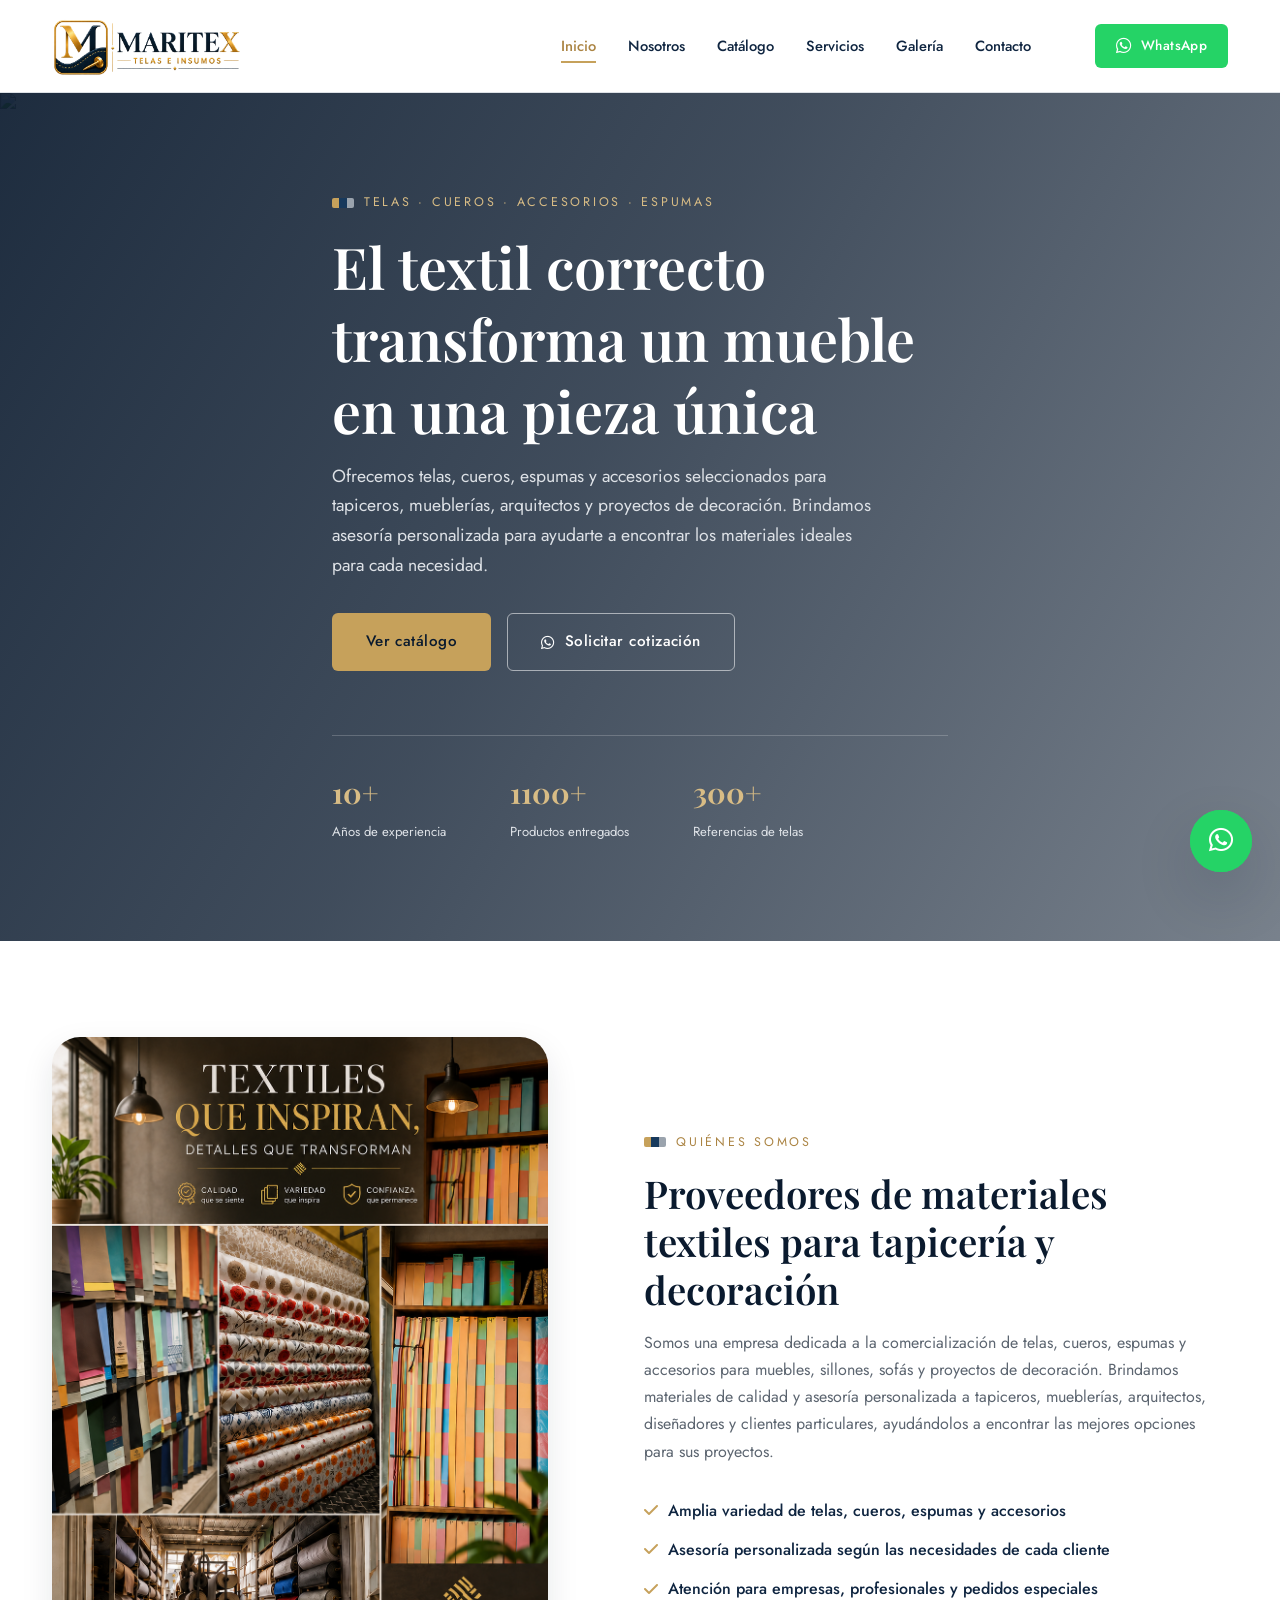
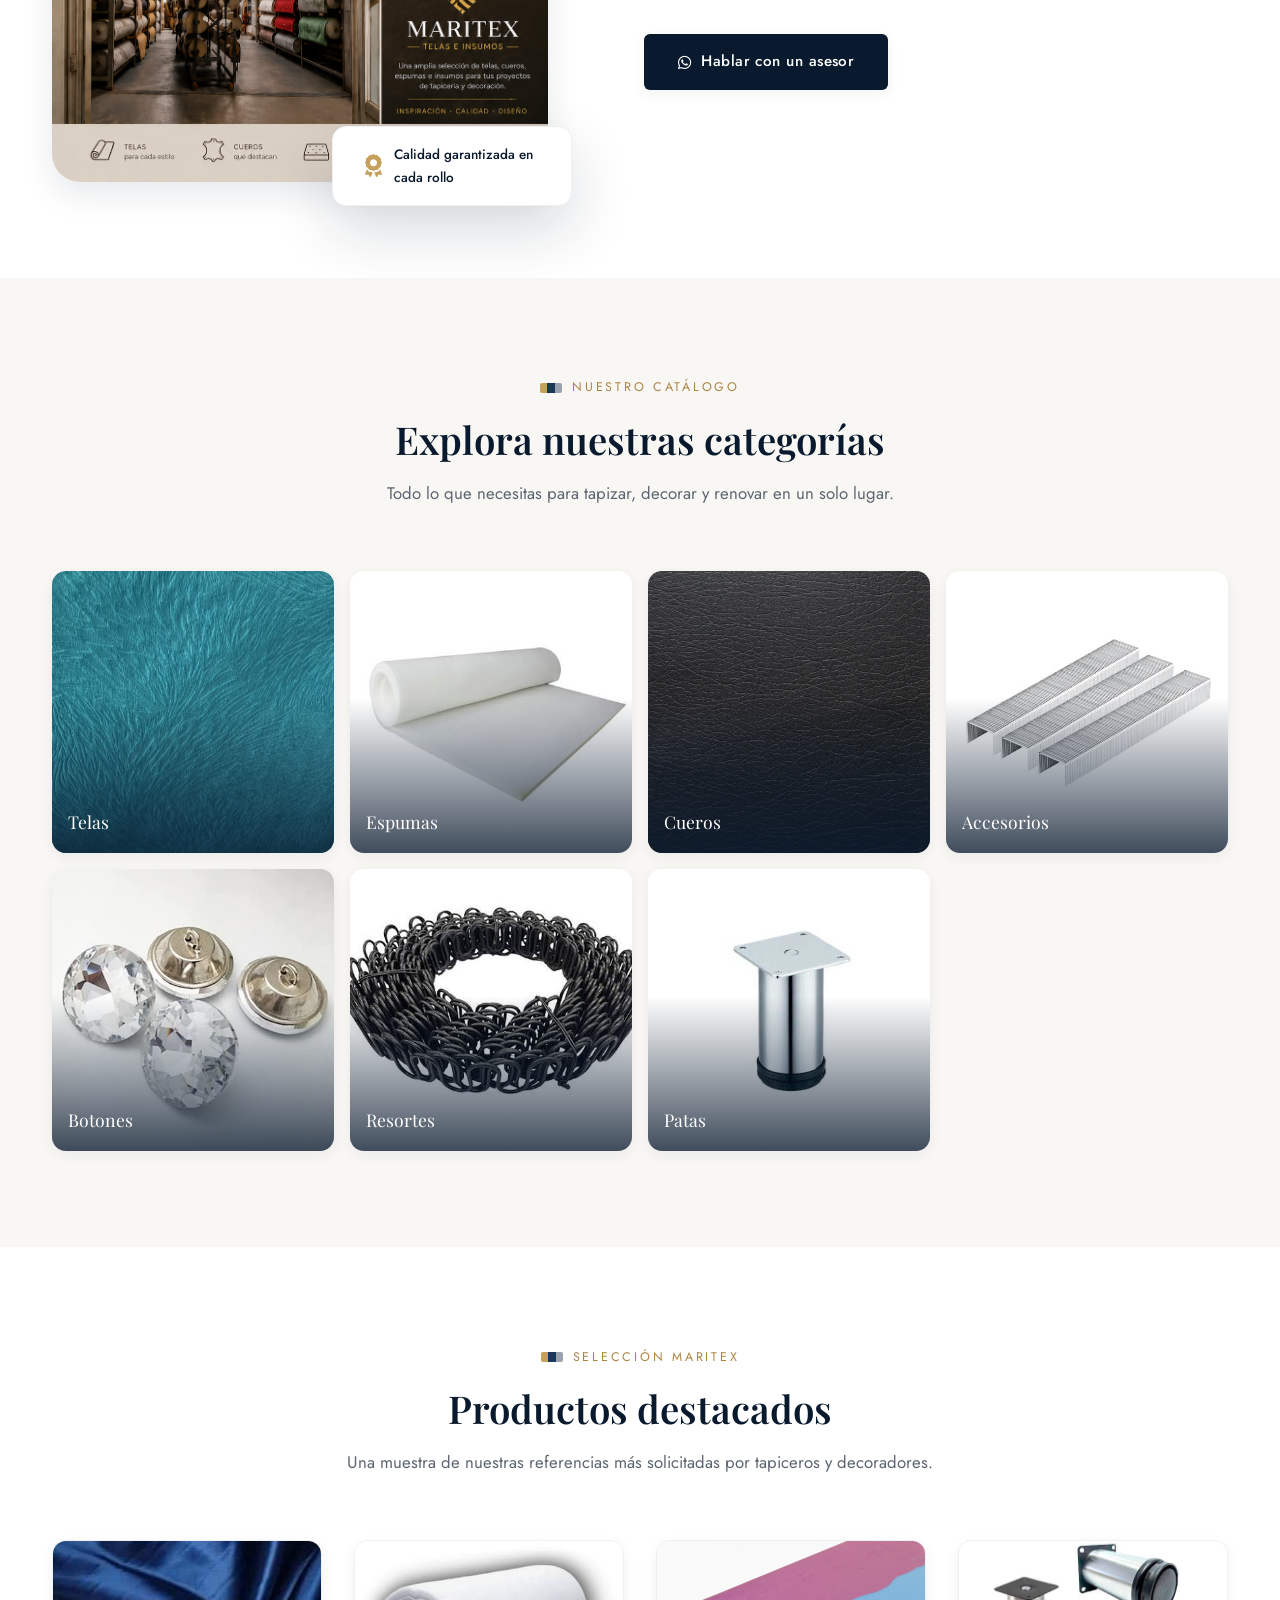
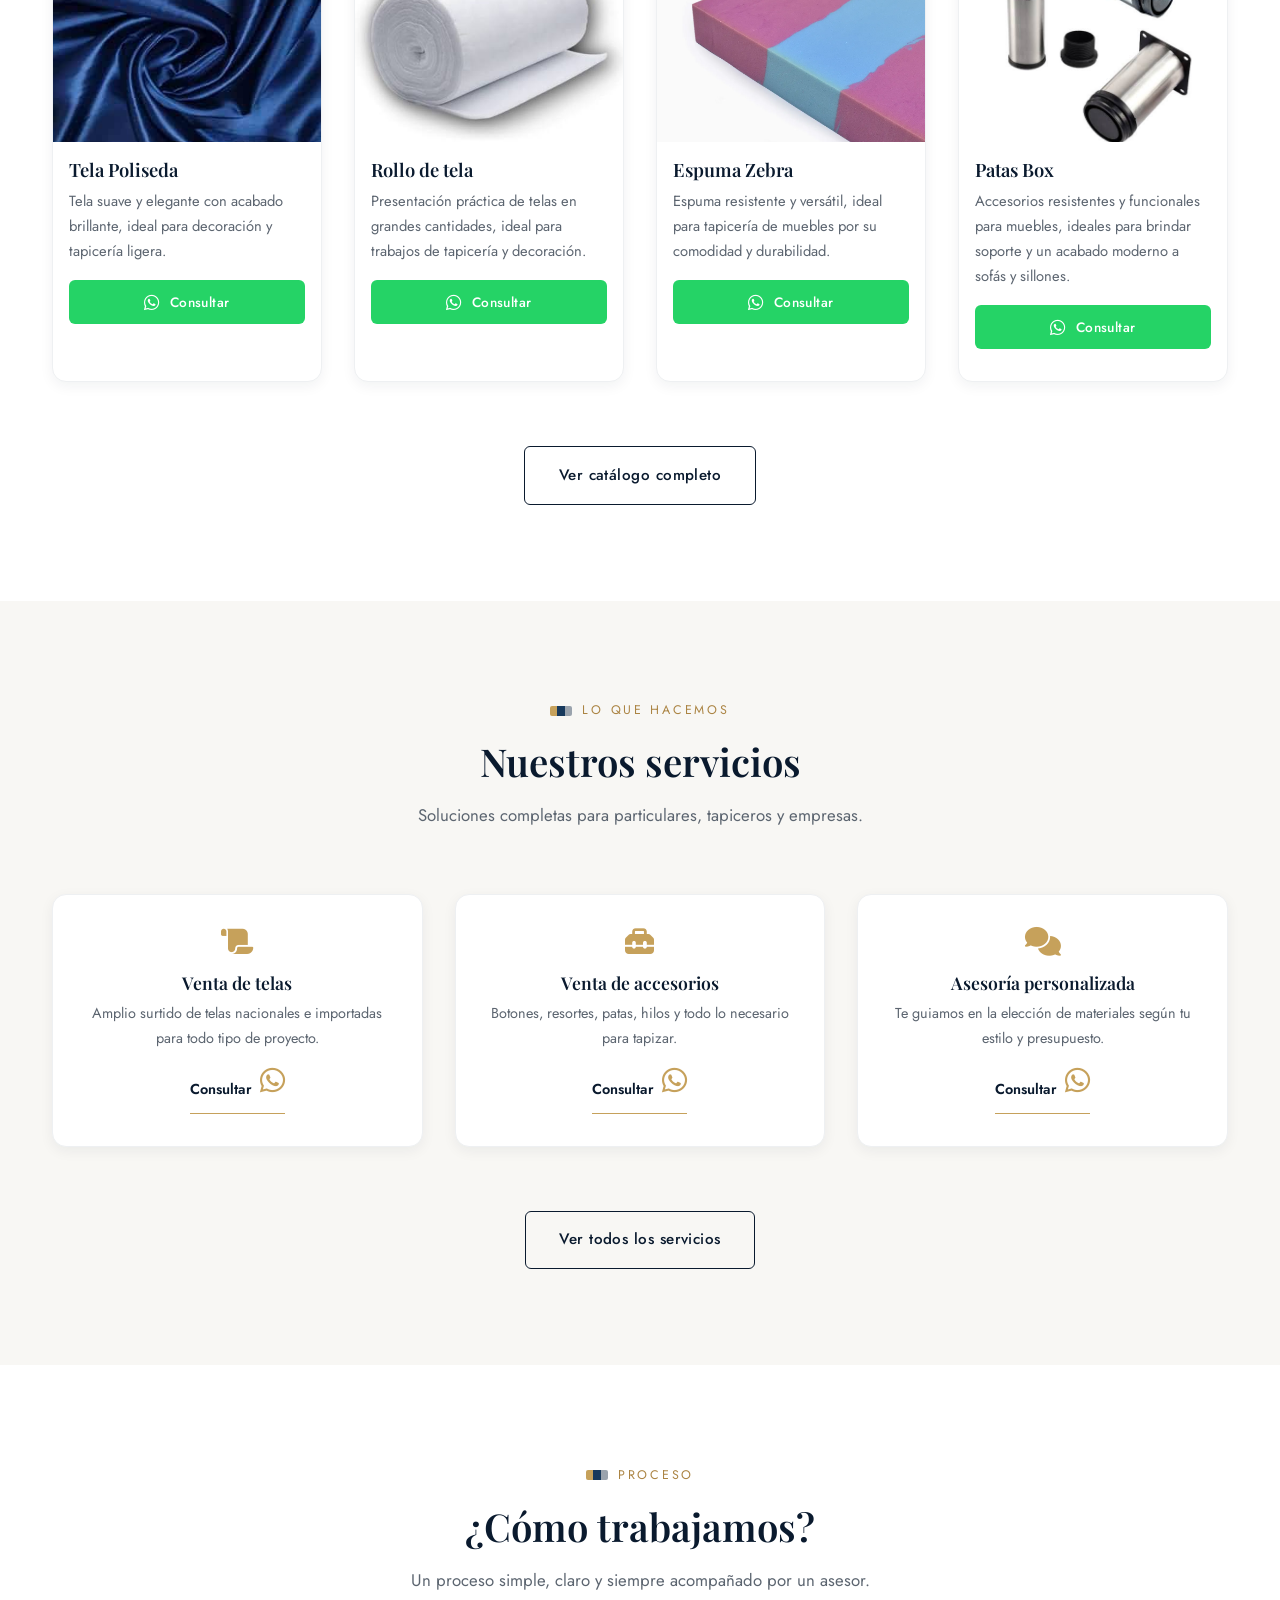
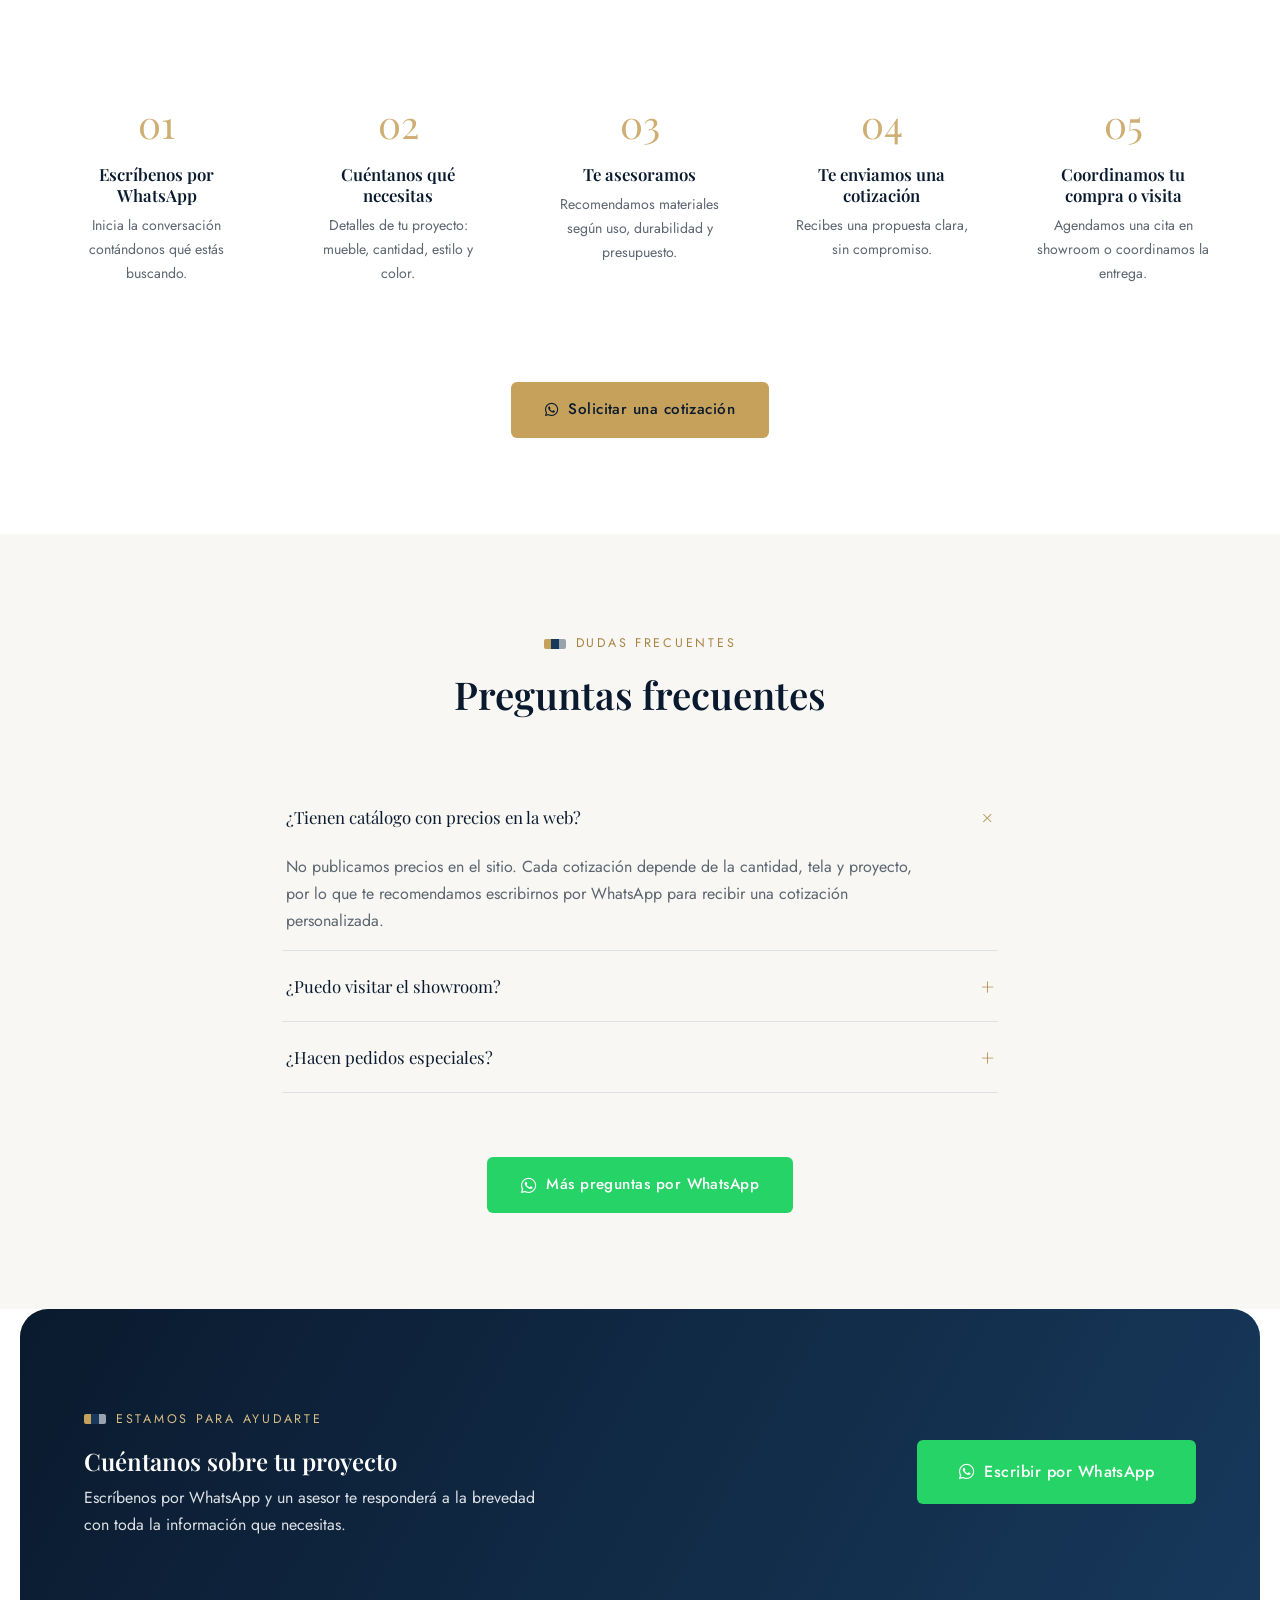
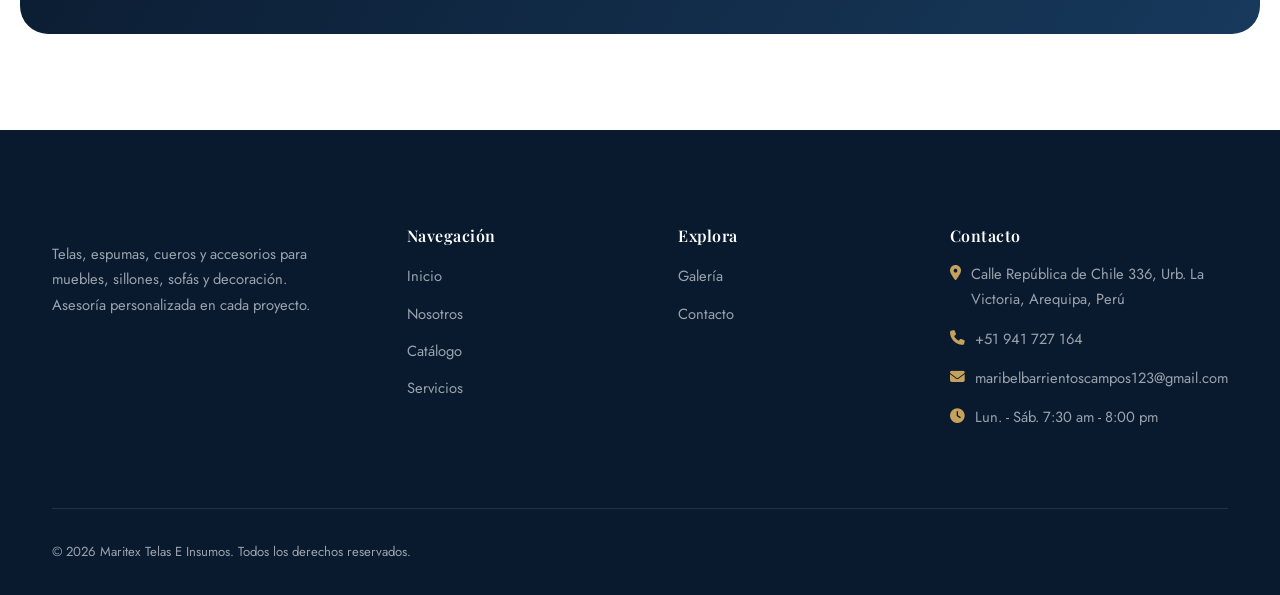
==== index.html @ 6f714883 "Primera version de Maritex" ====
<!DOCTYPE html>
<html lang="es">
<head>
  <meta charset="UTF-8">
  <meta name="viewport" content="width=device-width, initial-scale=1.0">
  <title>Maritex Telas E Insumos | Telas y Accesorios para Muebles</title>
  <meta name="description" content="Telas, espumas, cueros y accesorios para muebles, sillones y sofás. Asesoría personalizada. Escríbenos por WhatsApp y recibe tu cotización.">
  <meta name="author" content="Maritex Telas E Insumos">
  <meta name="robots" content="index, follow">
  <!-----favicon----->
  <link rel="icon" href="img/favicon.jpeg" type="image/png">
  <!-----opengraph----->
  <meta property="og:title" content="Maritex Telas E Insumos | Telas y accesorios para muebles">
  <meta property="og:description" content="Telas, cueros, espumas y accesorios para muebles.">
  <meta property="og:image" content="img/logo.png">
  <meta property="og:type" content="website">

  <!-- Google Fonts -->
  <link rel="preconnect" href="https://fonts.googleapis.com">
  <link rel="preconnect" href="https://fonts.gstatic.com" crossorigin>
  <link href="https://fonts.googleapis.com/css2?family=Playfair+Display:wght@500;600;700&family=Jost:wght@300;400;500;600&display=swap" rel="stylesheet">

  <!-- Font Awesome -->
  <link rel="stylesheet" href="https://cdnjs.cloudflare.com/ajax/libs/font-awesome/6.5.1/css/all.min.css">

  <!-- CSS -->
  <link rel="stylesheet" href="css/estilos.css">
</head>
<body>

  <!-- ============================================================
       HEADER
  ============================================================ -->
  <header class="header">
    <div class="container">
      <a href="index.html" class="logo">
       <img src="img/logo.png" alt="Maritex Telas & Textiles">
     </a>

      <input type="checkbox" id="nav-toggle">
      <label for="nav-toggle" class="nav-toggle-label" aria-label="Abrir menú">
        <i class="fa-solid fa-bars"></i>
      </label>

      <nav class="nav">
        <ul class="nav-links">
          <li><a href="index.html" class="active">Inicio</a></li>
          <li><a href="nosotros.html">Nosotros</a></li>
          <li><a href="catalogo.html">Catálogo</a></li>
          <li><a href="servicios.html">Servicios</a></li>
          <li><a href="galeria.html">Galería</a></li>
          <li><a href="contacto.html">Contacto</a></li>
        </ul>
        <div class="nav-actions">
          <a href="https://wa.me/51920231669?text=Hola%2C%20deseo%20informaci%C3%B3n%20sobre%20sus%20telas%20y%20servicios." class="btn btn-whatsapp btn-sm" target="_blank" rel="noopener">
            <i class="fa-brands fa-whatsapp"></i> WhatsApp
          </a>
        </div>
      </nav>
    </div>
  </header>

  <main>
    <!-- ============================================================
         HERO
    ============================================================ -->
    <section class="hero">
      <div class="hero-media">
        <img src="https://placehold.co/1600x1000/0a1a2e/1a3556?text=Maritex+Telas" alt="Telas y textiles premium Maritex">
        <div class="hero-overlay"></div>
      </div>
      <div class="container hero-content fade-in">
        <span class="eyebrow">Telas · Cueros · Accesorios · Espumas</span>
        <h1>El textil correcto transforma un mueble en una pieza única</h1>
        <p>Ofrecemos telas, cueros, espumas y accesorios seleccionados para tapiceros, mueblerías, arquitectos y proyectos de decoración. Brindamos asesoría personalizada para ayudarte a encontrar los materiales ideales para cada necesidad.</p>
        <div class="hero-actions">
          <a href="catalogo.html" class="btn btn-gold">Ver catálogo</a>
          <a href="https://wa.me/51941727164?text=Hola%2C%20quisiera%20solicitar%20una%20cotizaci%C3%B3n." class="btn btn-outline btn-outline-light" target="_blank" rel="noopener">
            <i class="fa-brands fa-whatsapp"></i> Solicitar cotización
          </a>
        </div>
        <div class="hero-stats">
          <div><strong>10+</strong><span>Años de experiencia</span></div>
          <div><strong>1100+</strong><span>Productos entregados</span></div>
          <div><strong>300+</strong><span>Referencias de telas</span></div>
        </div>
      </div>
    </section>

    <!-- ============================================================
         QUIÉNES SOMOS
    ============================================================ -->
    <section class="section quienes-somos">
      <div class="container quienes-grid">
        <div class="quienes-media">
          <img src="img/local.png" alt="Taller y showroom Maritex Telas">
          <div class="quienes-badge">
            <i class="fa-solid fa-award"></i>
            <span>Calidad garantizada en cada rollo</span>
          </div>
        </div>
        <div class="quienes-texto">
          <span class="eyebrow">Quiénes somos</span>
          <h2>Proveedores de materiales textiles para tapicería y decoración</h2>
          <p>Somos una empresa dedicada a la comercialización de telas, cueros, espumas y accesorios para muebles, sillones, sofás y proyectos de decoración. Brindamos materiales de calidad y asesoría personalizada a tapiceros, mueblerías, arquitectos, diseñadores y clientes particulares, ayudándolos a encontrar las mejores opciones para sus proyectos.</p>
          <ul class="quienes-lista">
            <li><i class="fa-solid fa-check"></i> Amplia variedad de telas, cueros, espumas y accesorios</li>
            <li><i class="fa-solid fa-check"></i> Asesoría personalizada según las necesidades de cada cliente </li>
            <li><i class="fa-solid fa-check"></i> Atención para empresas, profesionales y pedidos especiales</li>
          </ul>
          <a href="https://wa.me/51941727164?text=Hola%2C%20quisiera%20hablar%20con%20un%20asesor." class="btn btn-primary" target="_blank" rel="noopener">
            <i class="fa-brands fa-whatsapp"></i> Hablar con un asesor
          </a>
        </div>
      </div>
    </section>

    <!-- ============================================================
         CATEGORÍAS
    ============================================================ -->
    <section class="section section--tinted categorias">
      <div class="container">
        <div class="section-header">
          <span class="eyebrow">Nuestro catálogo</span>
          <h2>Explora nuestras categorías</h2>
          <p>Todo lo que necesitas para tapizar, decorar y renovar en un solo lugar.</p>
        </div>

        <div class="categorias-grid">
          <a href="catalogo.html" class="categoria-card">
            <img src="img/pavoreal.jpg" alt="Telas decorativas">
            <div class="categoria-overlay"><span>Telas</span></div>
          </a>
          <a href="catalogo.html" class="categoria-card">
            <img src="img/blanca.jpg" alt="Espumas para muebles">
            <div class="categoria-overlay"><span>Espumas</span></div>
          </a>
          <a href="catalogo.html" class="categoria-card">
            <img src="img/cuero dino.webp" alt="Cueros para tapicería">
            <div class="categoria-overlay"><span>Cueros</span></div>
          </a>
          <a href="catalogo.html" class="categoria-card">
            <img src="img/grapas.jpg" alt="Accesorios para muebles">
            <div class="categoria-overlay"><span>Accesorios</span></div>
          </a>
          <a href="catalogo.html" class="categoria-card">
            <img src="img/adiamantados.jpg" alt="Botones tapiceros">
            <div class="categoria-overlay"><span>Botones</span></div>
          </a>
          <a href="catalogo.html" class="categoria-card">
            <img src="img/rezorte.jpg" alt="Resortes para sillones">
            <div class="categoria-overlay"><span>Resortes</span></div>
          </a>
          <a href="catalogo.html" class="categoria-card">
            <img src="img/patametal.webp" alt="Patas para muebles">
            <div class="categoria-overlay"><span>Patas</span></div>
          </a>
        </div>
      </div>
    </section>

    <!-- ============================================================
         PRODUCTOS DESTACADOS
    ============================================================ -->
    <section class="section productos-destacados">
      <div class="container">
        <div class="section-header">
          <span class="eyebrow">Selección Maritex</span>
          <h2>Productos destacados</h2>
          <p>Una muestra de nuestras referencias más solicitadas por tapiceros y decoradores.</p>
        </div>

        <div class="productos-grid">
          <article class="card">
            <div class="card-img-wrap">
              <img src="img/policeda.jpg" alt="Tela chenille premium">
            </div>
            <div class="card-body">
              <h3>Tela Poliseda</h3>
              <p>Tela suave y elegante con acabado brillante, ideal para decoración y tapicería ligera.</p>
              <a href="https://wa.me/51941727164?text=Hola%2C%20me%20interesa%20este%20producto%3A%20Tela%20Poliseda." class="btn btn-whatsapp btn-sm btn-block" target="_blank" rel="noopener">
                <i class="fa-brands fa-whatsapp"></i> Consultar
              </a>
            </div>
          </article>

          <article class="card">
            <div class="card-img-wrap">
              <img src="img/panqueque.jpg" alt="Cuero sintético premium">
            </div>
            <div class="card-body">
              <h3>Rollo de tela</h3>
              <p>Presentación práctica de telas en grandes cantidades, ideal para trabajos de tapicería y decoración.</p>
              <a href="https://wa.me/51941727164?text=Hola%2C%20me%20interesa%20este%20producto%3A%20Rollo%20de%20Tela." class="btn btn-whatsapp btn-sm btn-block" target="_blank" rel="noopener">
                <i class="fa-brands fa-whatsapp"></i> Consultar
              </a>
            </div>
          </article>

          <article class="card">
            <div class="card-img-wrap">
              <img src="img/zebra.webp" alt="Espuma de alta densidad D28">
            </div>
            <div class="card-body">
              <h3>Espuma Zebra</h3>
              <p>Espuma resistente y versátil, ideal para tapicería de muebles por su comodidad y durabilidad.</p>
              <a href="https://wa.me/51941727164?text=Hola%2C%20me%20interesa%20este%20producto%3A%20Espuma%20Zebra." class="btn btn-whatsapp btn-sm btn-block" target="_blank" rel="noopener">
                <i class="fa-brands fa-whatsapp"></i> Consultar
              </a>
            </div>
          </article>

          <article class="card">
            <div class="card-img-wrap">
              <img src="img/patasbox.jpg" alt="Botones tapiceros forrados">
            </div>
            <div class="card-body">
              <h3>Patas Box</h3>
              <p>Accesorios resistentes y funcionales para muebles, ideales para brindar soporte y un acabado moderno a sofás y sillones.</p>
              <a href="https://wa.me/51941727164?text=Hola%2C%20me%20interesa%20este%20producto%3A%20Patas%20Box." class="btn btn-whatsapp btn-sm btn-block" target="_blank" rel="noopener">
                <i class="fa-brands fa-whatsapp"></i> Consultar
              </a>
            </div>
          </article>
        </div>

        <div class="productos-cta">
          <a href="catalogo.html" class="btn btn-outline">Ver catálogo completo</a>
        </div>
      </div>
    </section>

    <!-- ============================================================
         SERVICIOS
    ============================================================ -->
    <section class="section section--tinted servicios-preview">
      <div class="container">
        <div class="section-header">
          <span class="eyebrow">Lo que hacemos</span>
          <h2>Nuestros servicios</h2>
          <p>Soluciones completas para particulares, tapiceros y empresas.</p>
        </div>

        <div class="servicios-grid">
          <div class="servicio-card">
            <i class="fa-solid fa-scroll"></i>
            <h3>Venta de telas</h3>
            <p>Amplio surtido de telas nacionales e importadas para todo tipo de proyecto.</p>
            <a href="https://wa.me/51941727164?text=Hola%2C%20deseo%20informaci%C3%B3n%20sobre%20venta%20de%20telas." class="btn-link" target="_blank" rel="noopener">Consultar <i class="fa-brands fa-whatsapp"></i></a>
          </div>
          <div class="servicio-card">
            <i class="fa-solid fa-toolbox"></i>
            <h3>Venta de accesorios</h3>
            <p>Botones, resortes, patas, hilos y todo lo necesario para tapizar.</p>
            <a href="https://wa.me/51941727164?text=Hola%2C%20deseo%20informaci%C3%B3n%20sobre%20accesorios." class="btn-link" target="_blank" rel="noopener">Consultar <i class="fa-brands fa-whatsapp"></i></a>
          </div>
          <div class="servicio-card">
            <i class="fa-solid fa-comments"></i>
            <h3>Asesoría personalizada</h3>
            <p>Te guiamos en la elección de materiales según tu estilo y presupuesto.</p>
            <a href="https://wa.me/51941727164?text=Hola%2C%20quisiera%20una%20asesor%C3%ADa%20personalizada." class="btn-link" target="_blank" rel="noopener">Consultar <i class="fa-brands fa-whatsapp"></i></a>
          </div>
        </div>

        <div class="productos-cta">
          <a href="servicios.html" class="btn btn-outline">Ver todos los servicios</a>
        </div>
      </div>
    </section>

    <!-- ============================================================
         ¿CÓMO TRABAJAMOS?
    ============================================================ -->
    <section class="section como-trabajamos">
      <div class="container">
        <div class="section-header">
          <span class="eyebrow">Proceso</span>
          <h2>¿Cómo trabajamos?</h2>
          <p>Un proceso simple, claro y siempre acompañado por un asesor.</p>
        </div>

        <div class="pasos-grid">
          <div class="paso">
            <span class="paso-num">01</span>
            <h3>Escríbenos por WhatsApp</h3>
            <p>Inicia la conversación contándonos qué estás buscando.</p>
          </div>
          <div class="paso">
            <span class="paso-num">02</span>
            <h3>Cuéntanos qué necesitas</h3>
            <p>Detalles de tu proyecto: mueble, cantidad, estilo y color.</p>
          </div>
          <div class="paso">
            <span class="paso-num">03</span>
            <h3>Te asesoramos</h3>
            <p>Recomendamos materiales según uso, durabilidad y presupuesto.</p>
          </div>
          <div class="paso">
            <span class="paso-num">04</span>
            <h3>Te enviamos una cotización</h3>
            <p>Recibes una propuesta clara, sin compromiso.</p>
          </div>
          <div class="paso">
            <span class="paso-num">05</span>
            <h3>Coordinamos tu compra o visita</h3>
            <p>Agendamos una cita en showroom o coordinamos la entrega.</p>
          </div>
        </div>

        <div class="productos-cta">
          <a href="https://wa.me/51941727164?text=Hola%2C%20quisiera%20solicitar%20una%20cotizaci%C3%B3n." class="btn btn-gold" target="_blank" rel="noopener">
            <i class="fa-brands fa-whatsapp"></i> Solicitar una cotización
          </a>
        </div>
      </div>
    </section>
    <!-- ============================================================
         PREGUNTAS FRECUENTES
    ============================================================ -->
    <section class="section section--tinted faq">
      <div class="container faq-container">
        <div class="section-header">
          <span class="eyebrow">Dudas frecuentes</span>
          <h2>Preguntas frecuentes</h2>
        </div>

        <details class="faq-item" open>
          <summary>¿Tienen catálogo con precios en la web?</summary>
          <p>No publicamos precios en el sitio. Cada cotización depende de la cantidad, tela y proyecto, por lo que te recomendamos escribirnos por WhatsApp para recibir una cotización personalizada.</p>
        </details>
        <details class="faq-item">
          <summary>¿Puedo visitar el showroom?</summary>
          <p>Sí, las visitas se coordinan previamente con cita. Escríbenos por WhatsApp para agendar el día y horario que mejor te convenga.</p>
        </details>
        <details class="faq-item">
          <summary>¿Hacen pedidos especiales?</summary>
          <p>Sí, gestionamos pedidos especiales de telas, cueros y accesorios según la necesidad de tu proyecto.</p>
        </details>

        <div class="productos-cta">
          <a href="https://wa.me/51941727164?text=Hola%2C%20tengo%20una%20consulta." class="btn btn-whatsapp" target="_blank" rel="noopener">
            <i class="fa-brands fa-whatsapp"></i> Más preguntas por WhatsApp
          </a>
        </div>
      </div>
    </section>

    <!-- ============================================================
         CONTACTO RÁPIDO
    ============================================================ -->
    <section class="section contacto-rapido">
      <div class="container contacto-rapido-box">
        <div>
          <span class="eyebrow" style="color: var(--color-gold-400);">Estamos para ayudarte</span>
          <h2>Cuéntanos sobre tu proyecto</h2>
          <p>Escríbenos por WhatsApp y un asesor te responderá a la brevedad con toda la información que necesitas.</p>
        </div>
        <a href="https://wa.me/51941727164?text=Hola%2C%20quisiera%20m%C3%A1s%20informaci%C3%B3n%20sobre%20sus%20productos%20y%20servicios." class="btn btn-whatsapp btn-lg" target="_blank" rel="noopener">
          <i class="fa-brands fa-whatsapp"></i> Escribir por WhatsApp
        </a>
      </div>
    </section>
  </main>

  <!-- ============================================================
       FOOTER
  ============================================================ -->
  <footer class="footer">
    <div class="container">
      <div class="footer-grid">
        <div class="footer-brand">
         
          <p>Telas, espumas, cueros y accesorios para muebles, sillones, sofás y decoración. Asesoría personalizada en cada proyecto.</p>
        </div>

        <div class="footer-col">
          <h4>Navegación</h4>
          <ul class="footer-links">
            <li><a href="index.html">Inicio</a></li>
            <li><a href="nosotros.html">Nosotros</a></li>
            <li><a href="catalogo.html">Catálogo</a></li>
            <li><a href="servicios.html">Servicios</a></li>
          </ul>
        </div>

        <div class="footer-col">
          <h4>Explora</h4>
          <ul class="footer-links">
            <li><a href="galeria.html">Galería</a></li>
            <li><a href="contacto.html">Contacto</a></li>
          </ul>
        </div>

        <div class="footer-col">
          <h4>Contacto</h4>
          <ul class="footer-contact">
            <li><i class="fa-solid fa-location-dot"></i> Calle República de Chile 336, Urb. La Victoria, Arequipa, Perú</li>
            <li><i class="fa-solid fa-phone"></i> +51 941 727 164</li>
            <li><i class="fa-solid fa-envelope"></i> maribelbarrientoscampos123@gmail.com</li>
            <li><i class="fa-solid fa-clock"></i> Lun. - Sáb. 7:30 am - 8:00 pm</li>
          </ul>
        </div>
      </div>

      <div class="footer-bottom">
        <span>&copy; 2026 Maritex Telas E Insumos. Todos los derechos reservados.</span>
      </div>
    </div>
  </footer>

  <!-- Botón flotante de WhatsApp -->
  <a href="https://wa.me/51941727164?text=Hola%2C%20quisiera%20m%C3%A1s%20informaci%C3%B3n." class="whatsapp-flotante" target="_blank" rel="noopener" aria-label="Escríbenos por WhatsApp">
    <i class="fa-brands fa-whatsapp"></i>
  </a>

</body>
</html>
---- css/estilos.css ----
/* ==================================================================
   Maritex TELAS · Hoja de estilos global
   Sistema de diseño: variables, reset, header, footer y componentes
   compartidos por todo el sitio.
   ================================================================== */

/* ---------------------------------------------------------------
   1. VARIABLES CSS
   --------------------------------------------------------------- */
:root {
  /* Paleta principal */
  --color-navy-950: #0a1a2e;
  --color-navy-900: #0f2540;
  --color-navy-800: #17395c;
  --color-navy-700: #234b73;

  --color-white: #ffffff;
  --color-off-white: #f8f7f4;
  --color-gray-100: #eef0f2;
  --color-gray-200: #dde1e6;
  --color-gray-400: #9aa3ad;
  --color-gray-600: #5c6570;
  --color-gray-800: #2c333b;

  --color-gold-400: #d8bc85;
  --color-gold-500: #c6a15b;
  --color-gold-600: #ab8443;

  --color-whatsapp: #25d366;
  --color-whatsapp-dark: #1ebe5b;

  /* Tipografía */
  --font-display: 'Playfair Display', 'Georgia', serif;
  --font-body: 'Jost', 'Helvetica Neue', Arial, sans-serif;

  /* Espaciado */
  --space-xs: 0.5rem;
  --space-sm: 1rem;
  --space-md: 2rem;
  --space-lg: 4rem;
  --space-xl: 6rem;
  --space-xxl: 9rem;

  /* Bordes y sombras */
  --radius-sm: 6px;
  --radius-md: 14px;
  --radius-lg: 28px;

  --shadow-sm: 0 4px 14px rgba(10, 26, 46, 0.06);
  --shadow-md: 0 12px 32px rgba(10, 26, 46, 0.10);
  --shadow-lg: 0 24px 60px rgba(10, 26, 46, 0.16);

  /* Transiciones */
  --transition-fast: 0.2s ease;
  --transition-base: 0.35s cubic-bezier(0.22, 1, 0.36, 1);
  --transition-slow: 0.6s cubic-bezier(0.22, 1, 0.36, 1);

  /* Contenedor */
  --container-max: 1240px;
}

/* ---------------------------------------------------------------
   2. RESET / BASE
   --------------------------------------------------------------- */
*,
*::before,
*::after {
  margin: 0;
  padding: 0;
  box-sizing: border-box;
}

html {
  scroll-behavior: smooth;
  font-size: 100%;
}

body {
  font-family: var(--font-body);
  color: var(--color-gray-800);
  background-color: var(--color-white);
  line-height: 1.7;
  overflow-x: hidden;
  -webkit-font-smoothing: antialiased;
}

img {
  max-width: 100%;
  display: block;
}

a {
  text-decoration: none;
  color: inherit;
}

ul {
  list-style: none;
}

button {
  font-family: inherit;
  border: none;
  cursor: pointer;
  background: none;
}

h1, h2, h3, h4 {
  font-family: var(--font-display);
  font-weight: 600;
  color: var(--color-navy-950);
  line-height: 1.25;
}

::selection {
  background: var(--color-gold-400);
  color: var(--color-navy-950);
}

:focus-visible {
  outline: 2px solid var(--color-gold-500);
  outline-offset: 3px;
}

.container {
  width: 100%;
  max-width: var(--container-max);
  margin: 0 auto;
  padding: 0 var(--space-md);
}

/* ---------------------------------------------------------------
   3. UTILIDADES DE SECCIÓN
   --------------------------------------------------------------- */
.section {
  padding: var(--space-xl) 0;
}

.section--tinted {
  background-color: var(--color-off-white);
}

.section-header {
  max-width: 680px;
  margin: 0 auto var(--space-lg);
  text-align: center;
}

/* "Eyebrow" con motivo de muestrario textil (signature element) */
.eyebrow {
  display: inline-flex;
  align-items: center;
  gap: 10px;
  font-family: var(--font-body);
  font-size: 0.78rem;
  letter-spacing: 0.22em;
  text-transform: uppercase;
  color: var(--color-gold-600);
  margin-bottom: var(--space-sm);
}

.eyebrow::before {
  content: "";
  display: inline-block;
  width: 22px;
  height: 10px;
  background: linear-gradient(90deg, var(--color-gold-500) 0 33%, var(--color-navy-800) 33% 66%, var(--color-gray-400) 66% 100%);
  border-radius: 2px;
}

.section-header h2 {
  font-size: clamp(1.8rem, 3vw, 2.6rem);
  margin-bottom: var(--space-sm);
}

.section-header p {
  color: var(--color-gray-600);
  font-size: 1.05rem;
}

/* ---------------------------------------------------------------
   4. BOTONES
   --------------------------------------------------------------- */
.btn {
  display: inline-flex;
  align-items: center;
  justify-content: center;
  gap: 10px;
  padding: 0.95rem 2.1rem;
  border-radius: var(--radius-sm);
  font-size: 0.95rem;
  font-weight: 500;
  letter-spacing: 0.03em;
  transition: transform var(--transition-fast), box-shadow var(--transition-fast), background-color var(--transition-fast), color var(--transition-fast);
  white-space: nowrap;
}

.btn-primary {
  background-color: var(--color-navy-950);
  color: var(--color-white);
  box-shadow: var(--shadow-sm);
}

.btn-primary:hover {
  background-color: var(--color-navy-800);
  transform: translateY(-2px);
  box-shadow: var(--shadow-md);
}

.btn-outline {
  background-color: transparent;
  color: var(--color-navy-950);
  border: 1.5px solid var(--color-navy-950);
}

.btn-outline:hover {
  background-color: var(--color-navy-950);
  color: var(--color-white);
  transform: translateY(-2px);
}

.btn-gold {
  background-color: var(--color-gold-500);
  color: var(--color-navy-950);
}

.btn-gold:hover {
  background-color: var(--color-gold-600);
  transform: translateY(-2px);
  box-shadow: var(--shadow-md);
}

.btn-whatsapp {
  background-color: var(--color-whatsapp);
  color: var(--color-white);
}

.btn-whatsapp:hover {
  background-color: var(--color-whatsapp-dark);
  transform: translateY(-2px);
  box-shadow: var(--shadow-md);
}

.btn-whatsapp i,
.btn-whatsapp-flotante i {
  font-size: 1.1rem;
}

.btn-sm {
  padding: 0.65rem 1.3rem;
  font-size: 0.85rem;
}

.btn-block {
  width: 100%;
}

/* ---------------------------------------------------------------
   5. HEADER
   --------------------------------------------------------------- */
.header {
  position: sticky;
  top: 0;
  left: 0;
  right: 0;
  z-index: 500;
  background-color: rgba(255, 255, 255, 0.92);
  backdrop-filter: blur(10px);
  border-bottom: 1px solid var(--color-gray-200);
}

.header .container {
  display: flex;
  align-items: center;
  justify-content: space-between;
  height: 92px;
}

/* Logo */
.logo {
  display: flex;
  align-items: center;
}

.logo img {
  display: block;
  width: 190px;
  height: auto;
  object-fit: contain;
}

/* Navegación */
.nav {
  display: flex;
  align-items: center;
  gap: var(--space-lg);
}

.nav-links {
  display: flex;
  gap: var(--space-md);
}

.nav-links a {
  position: relative;
  font-size: 0.92rem;
  font-weight: 500;
  color: var(--color-navy-900);
  padding: 6px 0;
  transition: color var(--transition-fast);
}

.nav-links a::after {
  content: "";
  position: absolute;
  left: 0;
  bottom: 0;
  height: 2px;
  width: 0;
  background-color: var(--color-gold-500);
  transition: width var(--transition-base);
}

.nav-links a:hover,
.nav-links a.active {
  color: var(--color-gold-600);
}

.nav-links a:hover::after,
.nav-links a.active::after {
  width: 100%;
}

.nav-actions {
  display: flex;
  align-items: center;
  gap: var(--space-sm);
}

/* Menú móvil (solo CSS, mediante checkbox oculto) */
.nav-toggle-label {
  display: none;
  font-size: 1.5rem;
  color: var(--color-navy-950);
  cursor: pointer;
  z-index: 600;
}

#nav-toggle {
  display: none;
}

/* ---------------------------------------------------------------
   6. FOOTER
   --------------------------------------------------------------- */
.footer {
  background-color: var(--color-navy-950);
  color: var(--color-gray-200);
  padding-top: var(--space-xl);
}

.footer-grid {
  display: grid;
  grid-template-columns: 1.4fr 1fr 1fr 1.2fr;
  gap: var(--space-lg);
  padding-bottom: var(--space-lg);
  border-bottom: 1px solid rgba(255, 255, 255, 0.1);
}



.footer-brand p {
  margin-top: var(--space-sm);
  color: var(--color-gray-400);
  font-size: 0.92rem;
  max-width: 320px;
}

.footer-social {
  display: flex;
  gap: 12px;
  margin-top: var(--space-md);
}

.footer-social a {
  width: 38px;
  height: 38px;
  border-radius: 50%;
  border: 1px solid rgba(255, 255, 255, 0.25);
  display: flex;
  align-items: center;
  justify-content: center;
  transition: all var(--transition-fast);
}

.footer-social a:hover {
  background-color: var(--color-gold-500);
  border-color: var(--color-gold-500);
  color: var(--color-navy-950);
  transform: translateY(-3px);
}

.footer h4 {
  color: var(--color-white);
  font-size: 1rem;
  margin-bottom: var(--space-sm);
  letter-spacing: 0.03em;
}

.footer-links li {
  margin-bottom: 10px;
}

.footer-links a {
  color: var(--color-gray-400);
  font-size: 0.92rem;
  transition: color var(--transition-fast), padding-left var(--transition-fast);
}

.footer-links a:hover {
  color: var(--color-gold-400);
  padding-left: 4px;
}

.footer-contact li {
  display: flex;
  align-items: flex-start;
  gap: 10px;
  margin-bottom: 14px;
  color: var(--color-gray-400);
  font-size: 0.92rem;
}

.footer-contact i {
  color: var(--color-gold-500);
  margin-top: 4px;
}

.footer-bottom {
  display: flex;
  align-items: center;
  justify-content: space-between;
  padding: var(--space-md) 0;
  font-size: 0.82rem;
  color: var(--color-gray-400);
  flex-wrap: wrap;
  gap: var(--space-xs);
}

.footer-bottom a {
  color: var(--color-gray-400);
}

.footer-bottom a:hover {
  color: var(--color-gold-400);
}

/* ---------------------------------------------------------------
   7. BOTÓN FLOTANTE DE WHATSAPP
   --------------------------------------------------------------- */
.whatsapp-flotante {
  position: fixed;
  bottom: 28px;
  right: 28px;
  z-index: 800;
  width: 62px;
  height: 62px;
  border-radius: 50%;
  background-color: var(--color-whatsapp);
  color: var(--color-white);
  display: flex;
  align-items: center;
  justify-content: center;
  font-size: 1.7rem;
  box-shadow: var(--shadow-lg);
  transition: transform var(--transition-fast);
}

.whatsapp-flotante::before {
  content: "";
  position: absolute;
  inset: 0;
  border-radius: 50%;
  background-color: var(--color-whatsapp);
  animation: pulso 2.2s infinite;
  z-index: -1;
}

.whatsapp-flotante:hover {
  transform: scale(1.08);
}

@keyframes pulso {
  0% { transform: scale(1); opacity: 0.55; }
  70% { transform: scale(1.9); opacity: 0; }
  100% { transform: scale(1.9); opacity: 0; }
}

/* ---------------------------------------------------------------
   8. TARJETAS GENÉRICAS
   --------------------------------------------------------------- */
.card {
  background-color: var(--color-white);
  border-radius: var(--radius-md);
  overflow: hidden;
  box-shadow: var(--shadow-sm);
  transition: transform var(--transition-base), box-shadow var(--transition-base);
  border: 1px solid var(--color-gray-100);
}

.card:hover {
  transform: translateY(-8px);
  box-shadow: var(--shadow-lg);
}

.card-img-wrap {
  overflow: hidden;
  aspect-ratio: 4 / 3;
}

.card-img-wrap img {
  width: 100%;
  height: 100%;
  object-fit: cover;
  transition: transform var(--transition-slow);
}

.card:hover .card-img-wrap img {
  transform: scale(1.08);
}

.card-body {
  padding: var(--space-sm) var(--space-sm) var(--space-md);
}

.card-body h3 {
  font-size: 1.15rem;
  margin-bottom: 8px;
}

.card-body p {
  color: var(--color-gray-600);
  font-size: 0.92rem;
  margin-bottom: var(--space-sm);
}

/* ---------------------------------------------------------------
   9. FAQ (Acordeón solo con CSS)
   --------------------------------------------------------------- */
.faq-item {
  border-bottom: 1px solid var(--color-gray-200);
}

.faq-item summary {
  display: flex;
  align-items: center;
  justify-content: space-between;
  padding: var(--space-sm) 4px;
  font-family: var(--font-display);
  font-size: 1.05rem;
  color: var(--color-navy-950);
  cursor: pointer;
  list-style: none;
}

.faq-item summary::-webkit-details-marker {
  display: none;
}

.faq-item summary::after {
  content: "+";
  font-size: 1.4rem;
  color: var(--color-gold-600);
  transition: transform var(--transition-base);
}

.faq-item[open] summary::after {
  transform: rotate(45deg);
}

.faq-item p {
  padding: 0 4px var(--space-sm);
  color: var(--color-gray-600);
  max-width: 90%;
}

/* ---------------------------------------------------------------
   10. ANIMACIONES DE ENTRADA
   --------------------------------------------------------------- */
@keyframes aparecer {
  from { opacity: 0; transform: translateY(24px); }
  to { opacity: 1; transform: translateY(0); }
}

.fade-in {
  animation: aparecer 0.8s ease both;
}

.delay-1 { animation-delay: 0.12s; }
.delay-2 { animation-delay: 0.24s; }
.delay-3 { animation-delay: 0.36s; }
.delay-4 { animation-delay: 0.48s; }

/* ---------------------------------------------------------------
   11. BREADCRUMB / PAGE HERO INTERNO (para páginas internas)
   --------------------------------------------------------------- */
.page-hero {
  background: linear-gradient(135deg, var(--color-navy-950), var(--color-navy-800));
  color: var(--color-white);
  padding: var(--space-xl) 0 var(--space-lg);
  text-align: center;
  position: relative;
  overflow: hidden;
}

.page-hero::before {
  content: "";
  position: absolute;
  top: -60px;
  right: -60px;
  width: 260px;
  height: 260px;
  border: 1px solid rgba(198, 161, 91, 0.35);
  border-radius: 50%;
}

.page-hero::after {
  content: "";
  position: absolute;
  bottom: -80px;
  left: -80px;
  width: 220px;
  height: 220px;
  border: 1px solid rgba(255, 255, 255, 0.1);
  border-radius: 50%;
}

.page-hero .eyebrow {
  justify-content: center;
  color: var(--color-gold-400);
}

.page-hero h1 {
  color: var(--color-white);
  font-size: clamp(2rem, 4vw, 3.2rem);
}

.page-hero p {
  color: var(--color-gray-200);
  max-width: 560px;
  margin: var(--space-sm) auto 0;
}

.breadcrumb {
  margin-top: var(--space-sm);
  font-size: 0.85rem;
  color: var(--color-gray-400);
  display: flex;
  justify-content: center;
  gap: 8px;
}

.breadcrumb a {
  color: var(--color-gold-400);
}

/* ---------------------------------------------------------------
   12. RESPONSIVE
   --------------------------------------------------------------- */
@media (max-width: 1024px) {
  .footer-grid {
    grid-template-columns: 1fr 1fr;
    gap: var(--space-md);
  }
}

@media (max-width: 860px) {
  .nav-toggle-label {
    display: flex;
    align-items: center;
  }

  .nav {
    position: fixed;
    top: 0;
    right: -100%;
    width: min(320px, 82%);
    height: 100vh;
    background-color: var(--color-navy-950);
    flex-direction: column;
    align-items: flex-start;
    justify-content: flex-start;
    padding: 110px var(--space-md) var(--space-md);
    transition: right var(--transition-slow);
    gap: var(--space-lg);
  }

  .nav-links {
    flex-direction: column;
    gap: var(--space-sm);
  }

  .nav-links a {
    color: var(--color-white);
    font-size: 1.05rem;
  }

  .nav-actions {
    flex-direction: column;
    align-items: flex-start;
  }

  #nav-toggle:checked ~ .nav {
    right: 0;
    box-shadow: var(--shadow-lg);
  }
}

@media (max-width: 640px) {
  :root {
    --space-xl: 4rem;
    --space-lg: 2.5rem;
  }

  .header .container {
    height: 76px;
  }

  .footer-grid {
    grid-template-columns: 1fr;
  }

  .footer-bottom {
    flex-direction: column;
    text-align: center;
  }

  .whatsapp-flotante {
    width: 54px;
    height: 54px;
    font-size: 1.4rem;
    bottom: 18px;
    right: 18px;
  }
}

/* ==================================================================
   13. PÁGINA DE INICIO (index.html)
   ================================================================== */

/* --- Hero --- */
.hero {
  position: relative;
  min-height: 92vh;
  display: flex;
  align-items: center;
  color: var(--color-white);
  overflow: hidden;
}

.hero-media {
  position: absolute;
  inset: 0;
  z-index: 0;
}

.hero-media img {
  width: 100%;
  height: 100%;
  object-fit: cover;
}

.hero-overlay {
  position: absolute;
  inset: 0;
  background: linear-gradient(120deg, rgba(10, 26, 46, 0.92) 0%, rgba(10, 26, 46, 0.78) 45%, rgba(10, 26, 46, 0.55) 100%);
}

.hero-content {
  position: relative;
  z-index: 1;
  max-width: 680px;
  padding-top: var(--space-xl);
  padding-bottom: var(--space-xl);
}

.hero-content .eyebrow {
  color: var(--color-gold-400);
}

.hero-content h1 {
  color: var(--color-white);
  font-size: clamp(2.2rem, 5vw, 3.6rem);
  margin-bottom: var(--space-sm);
}

.hero-content p {
  color: var(--color-gray-200);
  font-size: 1.1rem;
  max-width: 540px;
  margin-bottom: var(--space-md);
}

.hero-actions {
  display: flex;
  flex-wrap: wrap;
  gap: var(--space-sm);
  margin-bottom: var(--space-lg);
}

.btn-outline-light {
  border-color: rgba(255, 255, 255, 0.55);
  color: var(--color-white);
}

.btn-outline-light:hover {
  background-color: var(--color-white);
  color: var(--color-navy-950);
}

.hero-stats {
  display: flex;
  gap: var(--space-lg);
  border-top: 1px solid rgba(255, 255, 255, 0.2);
  padding-top: var(--space-md);
}

.hero-stats strong {
  display: block;
  font-family: var(--font-display);
  font-size: 1.8rem;
  color: var(--color-gold-400);
}

.hero-stats span {
  font-size: 0.82rem;
  color: var(--color-gray-200);
}

/* --- Quiénes somos --- */
.quienes-grid {
  display: grid;
  grid-template-columns: 0.85fr 1fr;
  gap: var(--space-xl);
  align-items: center;
}

.quienes-media {
  position: relative;
}

.quienes-media img {
  border-radius: var(--radius-lg);
  box-shadow: var(--shadow-md);
}

.quienes-badge {
  position: absolute;
  bottom: -24px;
  right: -24px;
  background-color: var(--color-white);
  border-radius: var(--radius-md);
  box-shadow: var(--shadow-lg);
  padding: var(--space-sm) var(--space-md);
  display: flex;
  align-items: center;
  gap: 12px;
  max-width: 240px;
  border: 1px solid var(--color-gray-100);
}

.quienes-badge i {
  color: var(--color-gold-500);
  font-size: 1.4rem;
}

.quienes-badge span {
  font-size: 0.85rem;
  font-weight: 500;
  color: var(--color-navy-950);
}

.quienes-texto h2 {
  font-size: clamp(1.8rem, 3vw, 2.4rem);
  margin-bottom: var(--space-sm);
}

.quienes-texto p {
  color: var(--color-gray-600);
  margin-bottom: var(--space-md);
}

.quienes-lista {
  margin-bottom: var(--space-md);
}

.quienes-lista li {
  display: flex;
  align-items: center;
  gap: 10px;
  margin-bottom: 12px;
  color: var(--color-navy-900);
  font-weight: 500;
}

.quienes-lista i {
  color: var(--color-gold-500);
}

/* --- Categorías --- */
.categorias-grid {
  display: grid;
  grid-template-columns: repeat(4, 1fr);
  gap: var(--space-sm);
}

.categoria-card {
  position: relative;
  border-radius: var(--radius-md);
  overflow: hidden;
  aspect-ratio: 1 / 1;
  box-shadow: var(--shadow-sm);
}

.categoria-card img {
  width: 100%;
  height: 100%;
  object-fit: cover;
  transition: transform var(--transition-slow);
}

.categoria-card:hover img {
  transform: scale(1.1);
}

.categoria-overlay {
  position: absolute;
  inset: 0;
  display: flex;
  align-items: flex-end;
  padding: var(--space-sm);
  background: linear-gradient(0deg, rgba(10, 26, 46, 0.78) 0%, rgba(10, 26, 46, 0) 55%);
}

.categoria-overlay span {
  color: var(--color-white);
  font-family: var(--font-display);
  font-size: 1.1rem;
}

/* --- Productos destacados --- */
.productos-grid {
  display: grid;
  grid-template-columns: repeat(4, 1fr);
  gap: var(--space-md);
}

.productos-cta {
  display: flex;
  justify-content: center;
  margin-top: var(--space-lg);
}

/* --- Servicios (preview) --- */
.servicios-grid {
  display: grid;
  grid-template-columns: repeat(3, 1fr);
  gap: var(--space-md);
}

.servicio-card {
  background-color: var(--color-white);
  border-radius: var(--radius-md);
  padding: var(--space-md);
  box-shadow: var(--shadow-sm);
  text-align: center;
  transition: transform var(--transition-base), box-shadow var(--transition-base);
  border: 1px solid var(--color-gray-100);
}

.servicio-card:hover {
  transform: translateY(-6px);
  box-shadow: var(--shadow-md);
}

.servicio-card i {
  font-size: 1.8rem;
  color: var(--color-gold-500);
  margin-bottom: var(--space-sm);
}

.servicio-card h3 {
  font-size: 1.1rem;
  margin-bottom: 8px;
}

.servicio-card p {
  color: var(--color-gray-600);
  font-size: 0.9rem;
  margin-bottom: var(--space-sm);
}

.btn-link {
  display: inline-flex;
  align-items: center;
  gap: 8px;
  color: var(--color-navy-950);
  font-weight: 600;
  font-size: 0.9rem;
  border-bottom: 1.5px solid var(--color-gold-500);
  padding-bottom: 2px;
  transition: color var(--transition-fast);
}

.btn-link:hover {
  color: var(--color-gold-600);
}

/* --- Cómo trabajamos --- */
.pasos-grid {
  display: grid;
  grid-template-columns: repeat(5, 1fr);
  gap: var(--space-md);
}

.paso {
  text-align: center;
  padding: var(--space-md) var(--space-sm);
  position: relative;
}

.paso-num {
  display: inline-block;
  font-family: var(--font-display);
  font-size: 2.4rem;
  color: var(--color-gold-500);
  margin-bottom: var(--space-xs);
  opacity: 0.85;
}

.paso h3 {
  font-size: 1.05rem;
  margin-bottom: 8px;
}

.paso p {
  color: var(--color-gray-600);
  font-size: 0.88rem;
}

/* --- Proyectos (preview) --- */
.proyectos-grid {
  display: grid;
  grid-template-columns: repeat(3, 1fr);
  gap: var(--space-md);
}

.proyecto-card {
  position: relative;
  border-radius: var(--radius-md);
  overflow: hidden;
  box-shadow: var(--shadow-sm);
  display: block;
}

.proyecto-card img {
  width: 100%;
  aspect-ratio: 4 / 3;
  object-fit: cover;
  transition: transform var(--transition-slow);
}

.proyecto-card:hover img {
  transform: scale(1.08);
}

.proyecto-info {
  position: absolute;
  bottom: 0;
  left: 0;
  right: 0;
  padding: var(--space-md) var(--space-sm) var(--space-sm);
  background: linear-gradient(0deg, rgba(10, 26, 46, 0.85) 0%, rgba(10, 26, 46, 0) 65%);
}

.proyecto-info h3 {
  color: var(--color-white);
  font-size: 1.1rem;
}

.proyecto-info span {
  color: var(--color-gold-400);
  font-size: 0.82rem;
  text-transform: uppercase;
  letter-spacing: 0.06em;
}

/* --- Testimonios --- */
.testimonios-grid {
  display: grid;
  grid-template-columns: repeat(3, 1fr);
  gap: var(--space-md);
}

.testimonio-card {
  background-color: var(--color-off-white);
  border-radius: var(--radius-md);
  padding: var(--space-md);
  border: 1px solid var(--color-gray-100);
}

.testimonio-card i {
  color: var(--color-gold-500);
  font-size: 1.4rem;
  margin-bottom: var(--space-sm);
}

.testimonio-card p {
  color: var(--color-gray-800);
  font-style: italic;
  margin-bottom: var(--space-sm);
}

.testimonio-autor strong {
  display: block;
  color: var(--color-navy-950);
  font-size: 0.95rem;
}

.testimonio-autor span {
  font-size: 0.82rem;
  color: var(--color-gray-600);
}

/* --- FAQ container --- */
.faq-container {
  max-width: 780px;
}

/* --- Contacto rápido --- */
.contacto-rapido {
  padding-top: 0;
}

.contacto-rapido-box {
  background: linear-gradient(120deg, var(--color-navy-950), var(--color-navy-800));
  border-radius: var(--radius-lg);
  padding: var(--space-xl) var(--space-lg);
  display: flex;
  align-items: center;
  justify-content: space-between;
  gap: var(--space-lg);
  color: var(--color-white);
  flex-wrap: wrap;
}

.contacto-rapido-box h2 {
  color: var(--color-white);
  margin-bottom: var(--space-xs);
}

.contacto-rapido-box p {
  color: var(--color-gray-200);
  max-width: 480px;
}

.btn-lg {
  padding: 1.15rem 2.6rem;
  font-size: 1rem;
}

/* --- Responsive: Inicio --- */
@media (max-width: 1024px) {
  .quienes-grid { grid-template-columns: 1fr; }
  .quienes-media { max-width: 460px; margin: 0 auto; }
  .categorias-grid { grid-template-columns: repeat(3, 1fr); }
  .productos-grid { grid-template-columns: repeat(2, 1fr); }
  .servicios-grid { grid-template-columns: repeat(2, 1fr); }
  .pasos-grid { grid-template-columns: repeat(3, 1fr); }
  .proyectos-grid { grid-template-columns: repeat(2, 1fr); }
  .testimonios-grid { grid-template-columns: repeat(2, 1fr); }
}

@media (max-width: 640px) {
  .hero { min-height: auto; padding: var(--space-lg) 0; }
  .hero-stats { flex-wrap: wrap; gap: var(--space-md); }
  .categorias-grid { grid-template-columns: repeat(2, 1fr); }
  .productos-grid { grid-template-columns: 1fr; }
  .servicios-grid { grid-template-columns: 1fr; }
  .pasos-grid { grid-template-columns: 1fr; }
  .proyectos-grid { grid-template-columns: 1fr; }
  .testimonios-grid { grid-template-columns: 1fr; }
  .contacto-rapido-box { flex-direction: column; text-align: center; padding: var(--space-lg); }
  .quienes-badge { position: static; margin-top: var(--space-sm); }
}
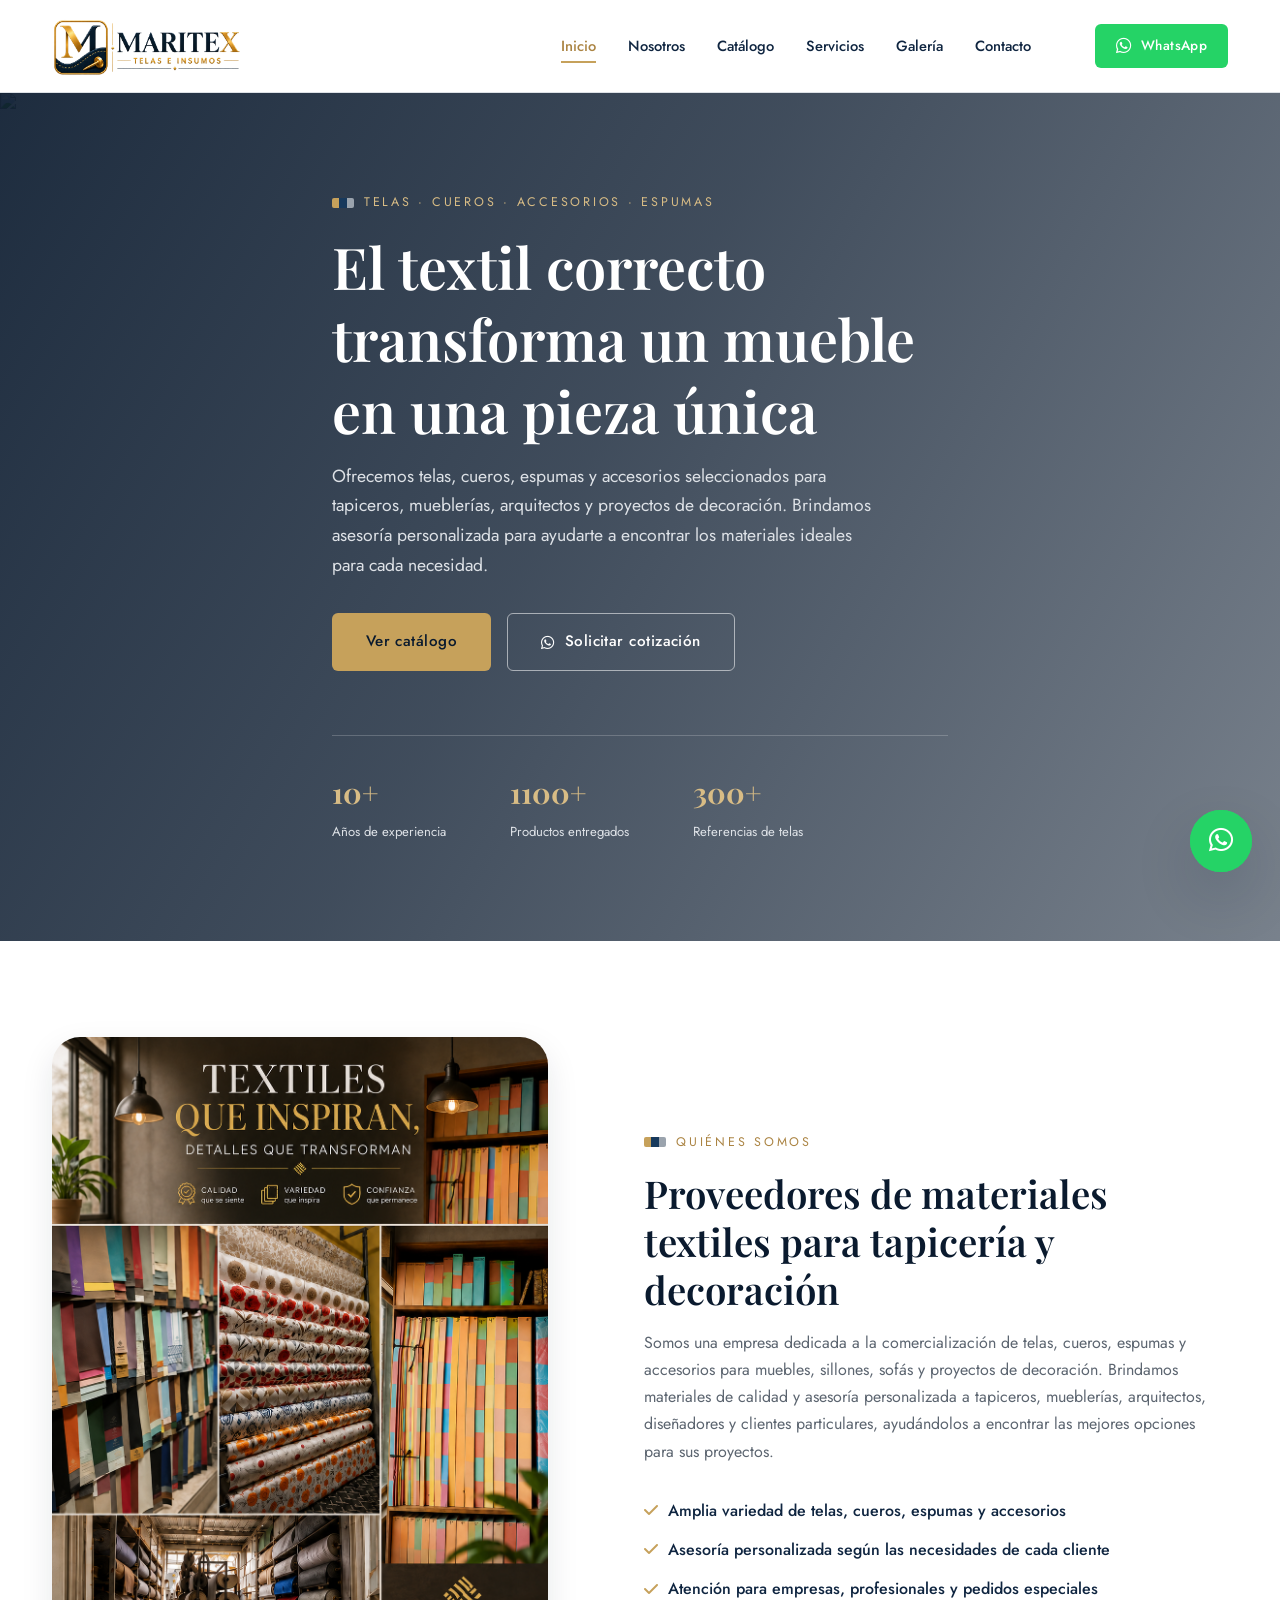
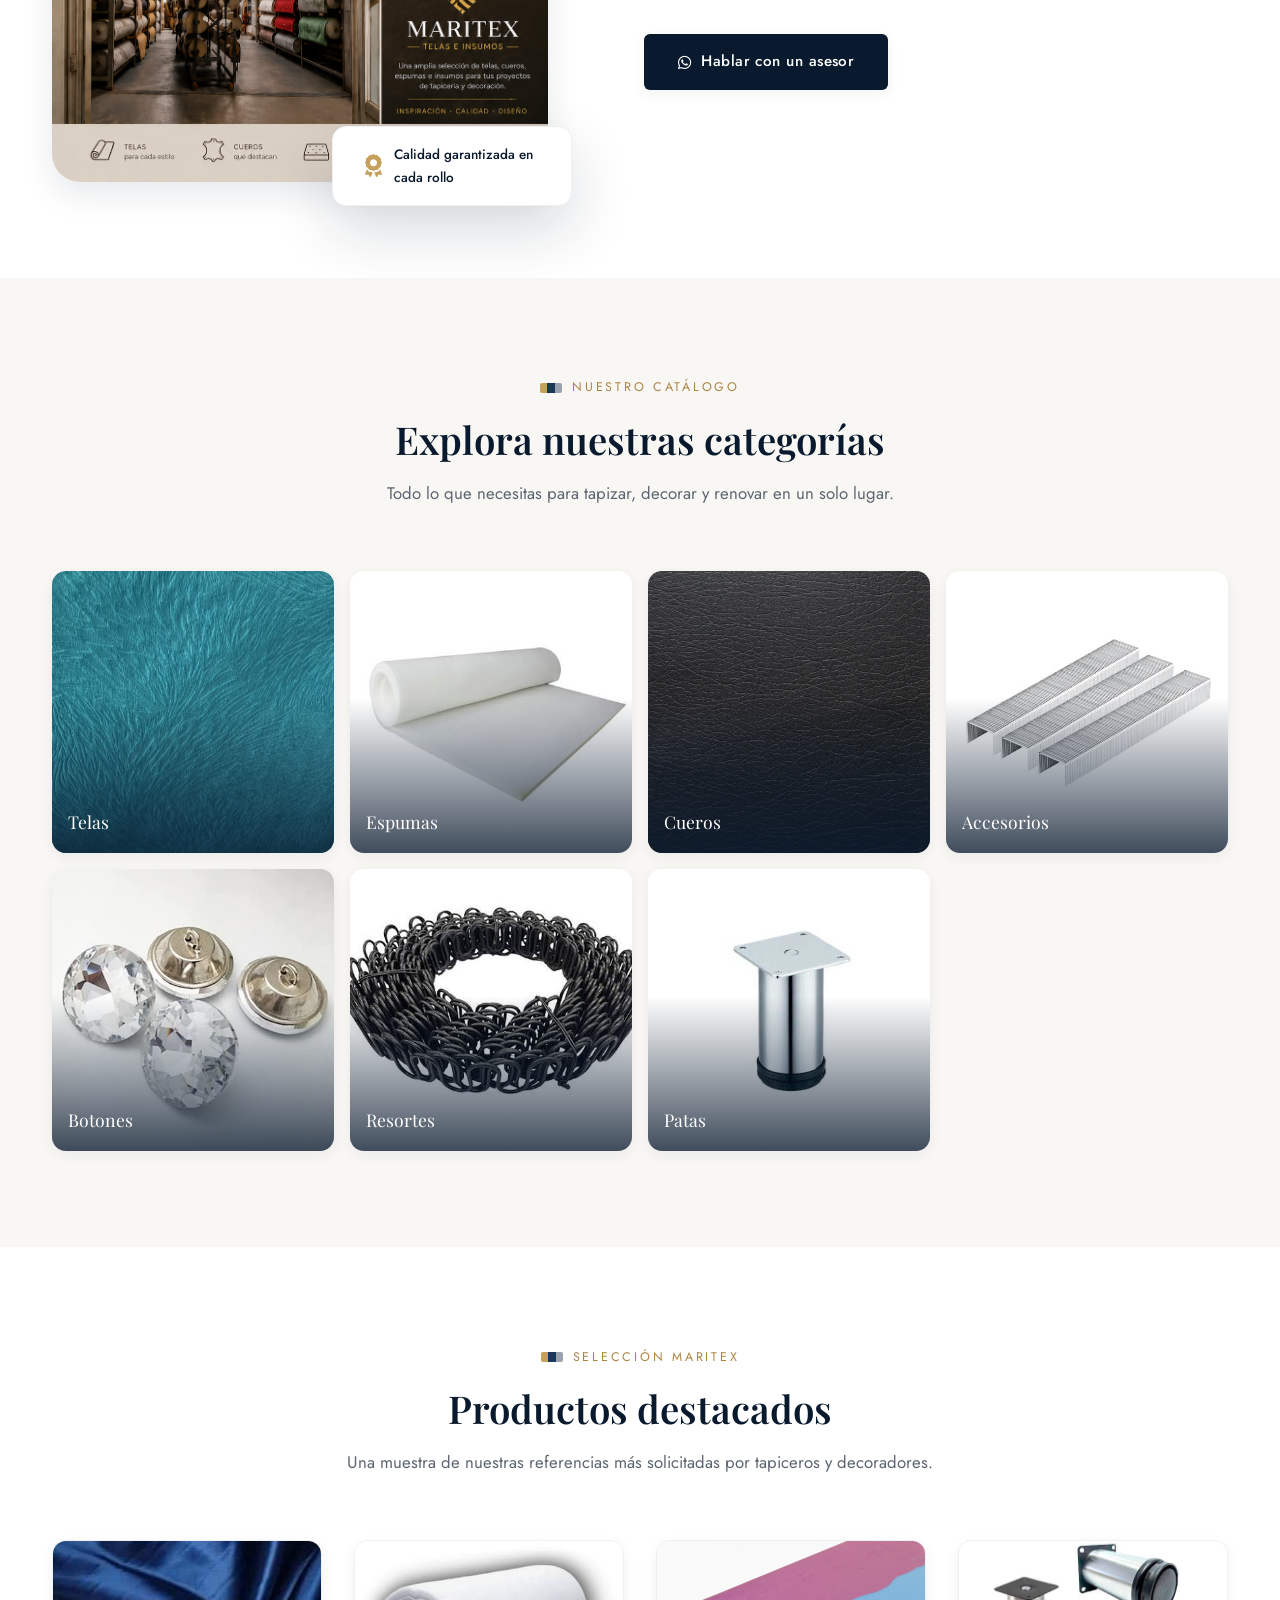
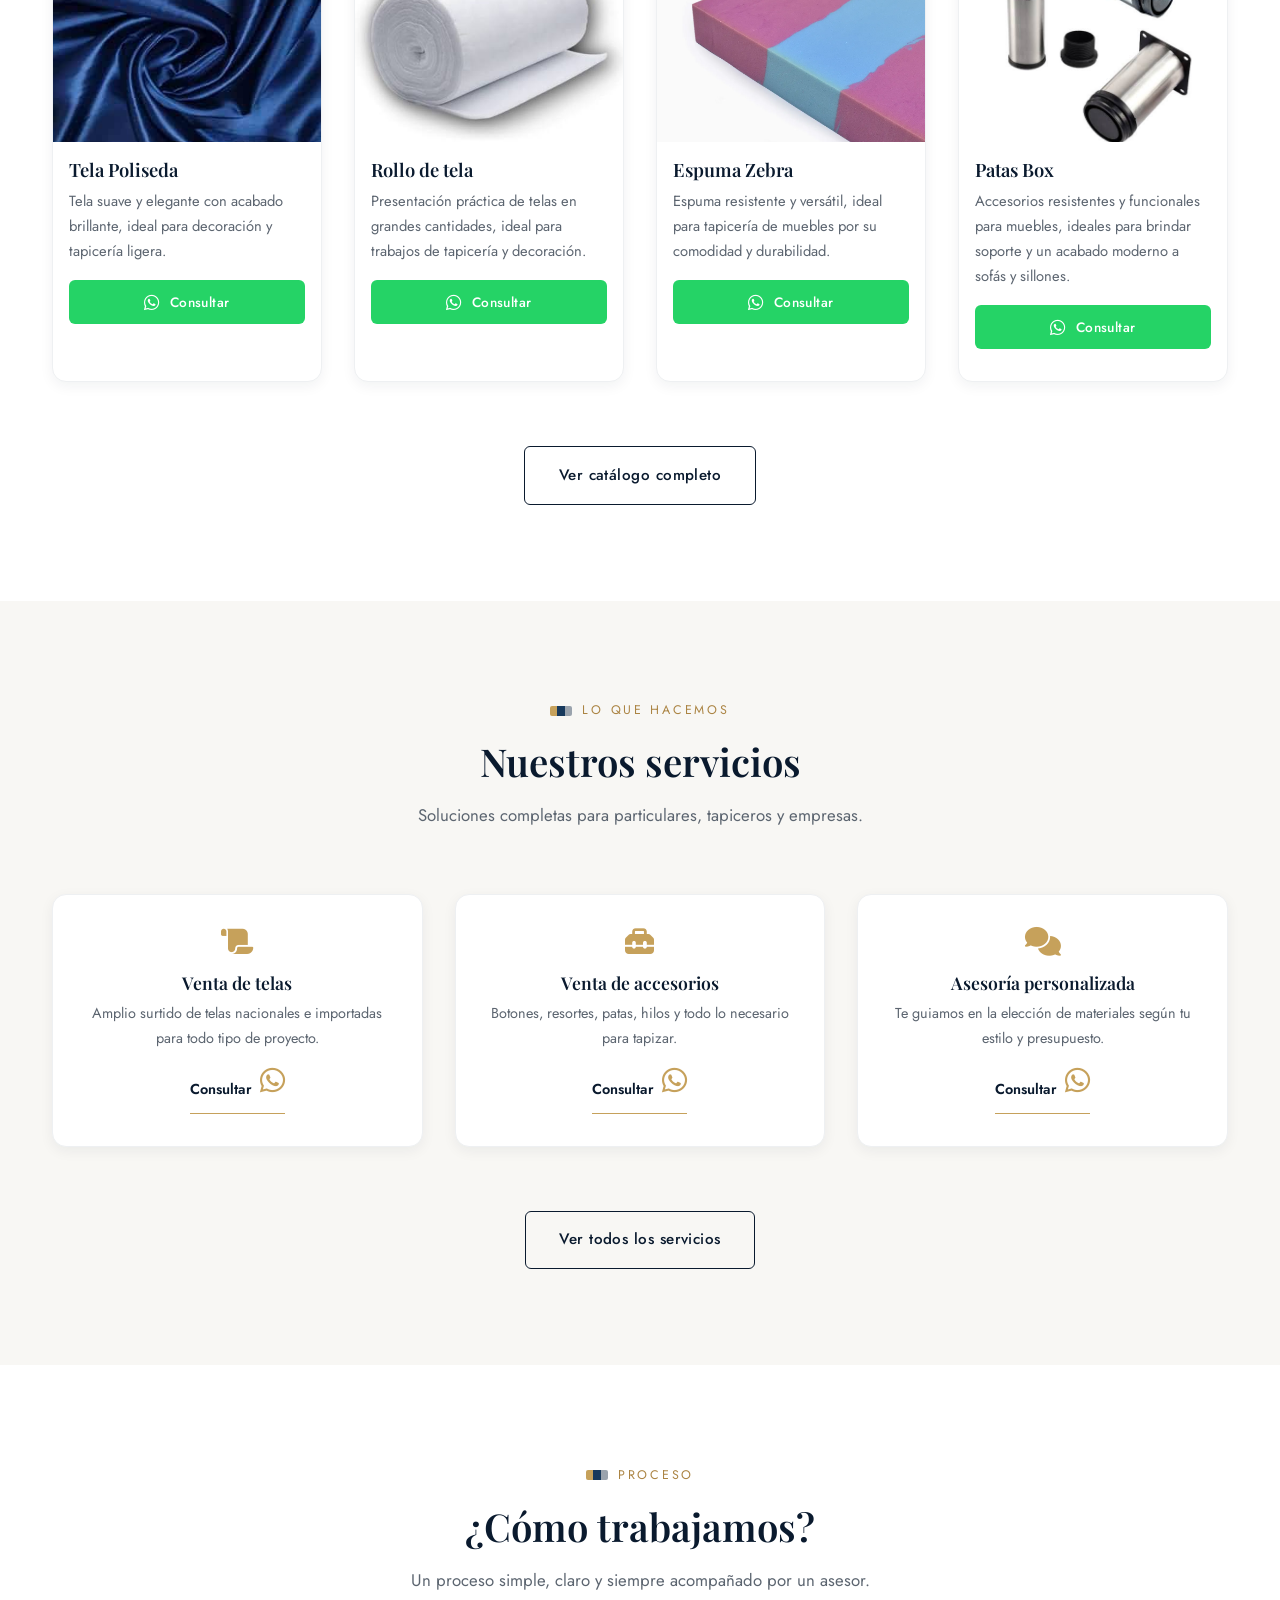
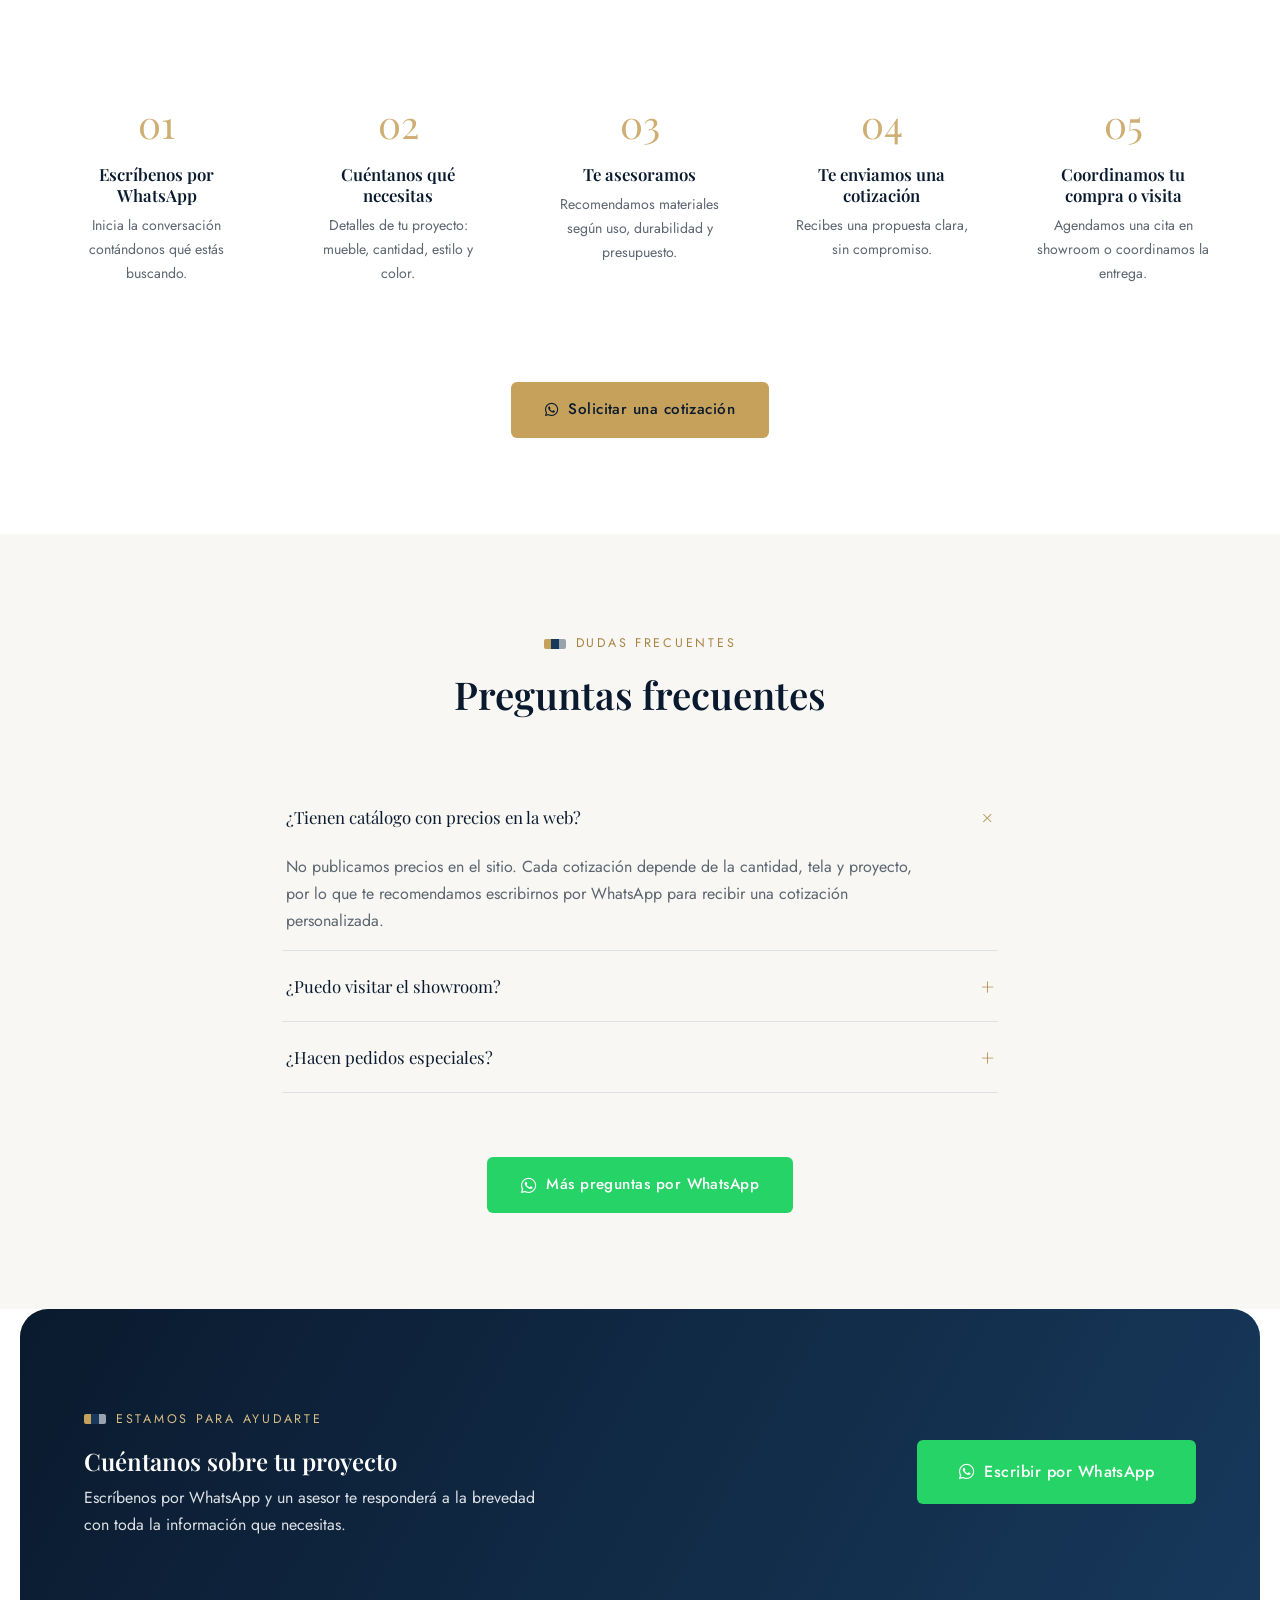
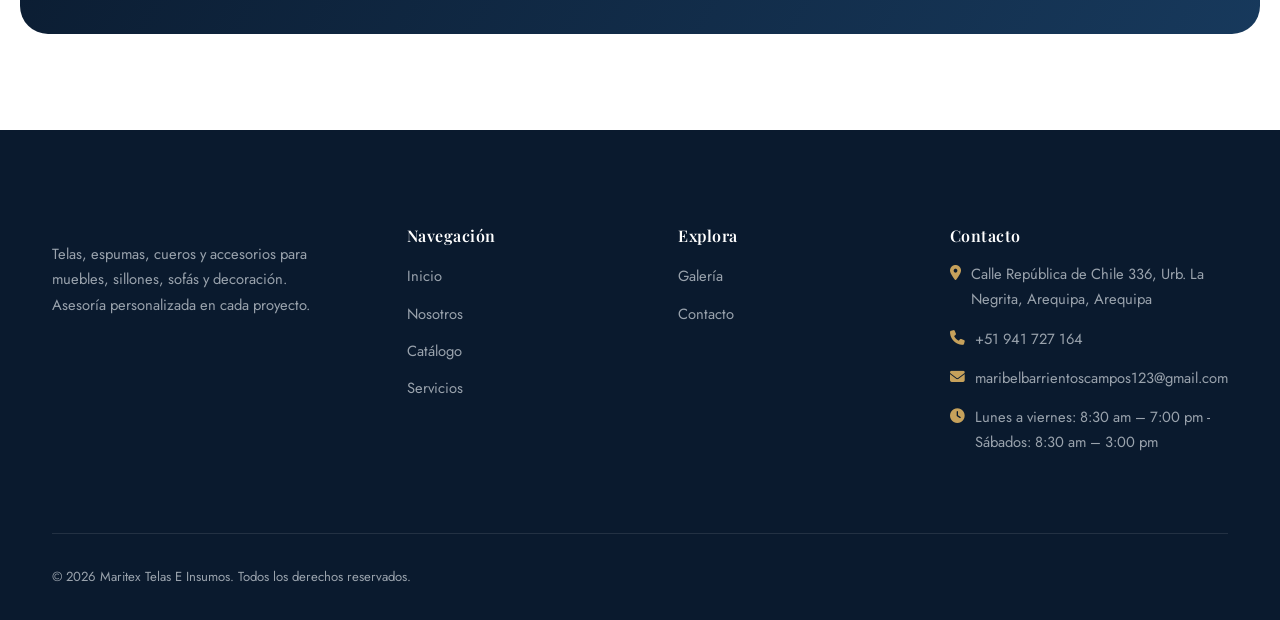
==== commit 515ab83f: "Update index.html" ====
--- a/index.html
+++ b/index.html
@@ -52,7 +52,7 @@
           <li><a href="contacto.html">Contacto</a></li>
         </ul>
         <div class="nav-actions">
-          <a href="https://wa.me/51920231669?text=Hola%2C%20deseo%20informaci%C3%B3n%20sobre%20sus%20telas%20y%20servicios." class="btn btn-whatsapp btn-sm" target="_blank" rel="noopener">
+          <a href="https://wa.me/51941727164?text=Hola%2C%20deseo%20informaci%C3%B3n%20sobre%20sus%20telas%20y%20servicios." class="btn btn-whatsapp btn-sm" target="_blank" rel="noopener">
             <i class="fa-brands fa-whatsapp"></i> WhatsApp
           </a>
         </div>
@@ -394,10 +394,10 @@
         <div class="footer-col">
           <h4>Contacto</h4>
           <ul class="footer-contact">
-            <li><i class="fa-solid fa-location-dot"></i> Calle República de Chile 336, Urb. La Victoria, Arequipa, Perú</li>
+            <li><i class="fa-solid fa-location-dot"></i> Calle República de Chile 336, Urb. La Negrita, Arequipa, Arequipa</li>
             <li><i class="fa-solid fa-phone"></i> +51 941 727 164</li>
             <li><i class="fa-solid fa-envelope"></i> maribelbarrientoscampos123@gmail.com</li>
-            <li><i class="fa-solid fa-clock"></i> Lun. - Sáb. 7:30 am - 8:00 pm</li>
+            <li><i class="fa-solid fa-clock"></i> Lunes a viernes: 8:30 am – 7:00 pm - Sábados: 8:30 am – 3:00 pm</li>
           </ul>
         </div>
       </div>
